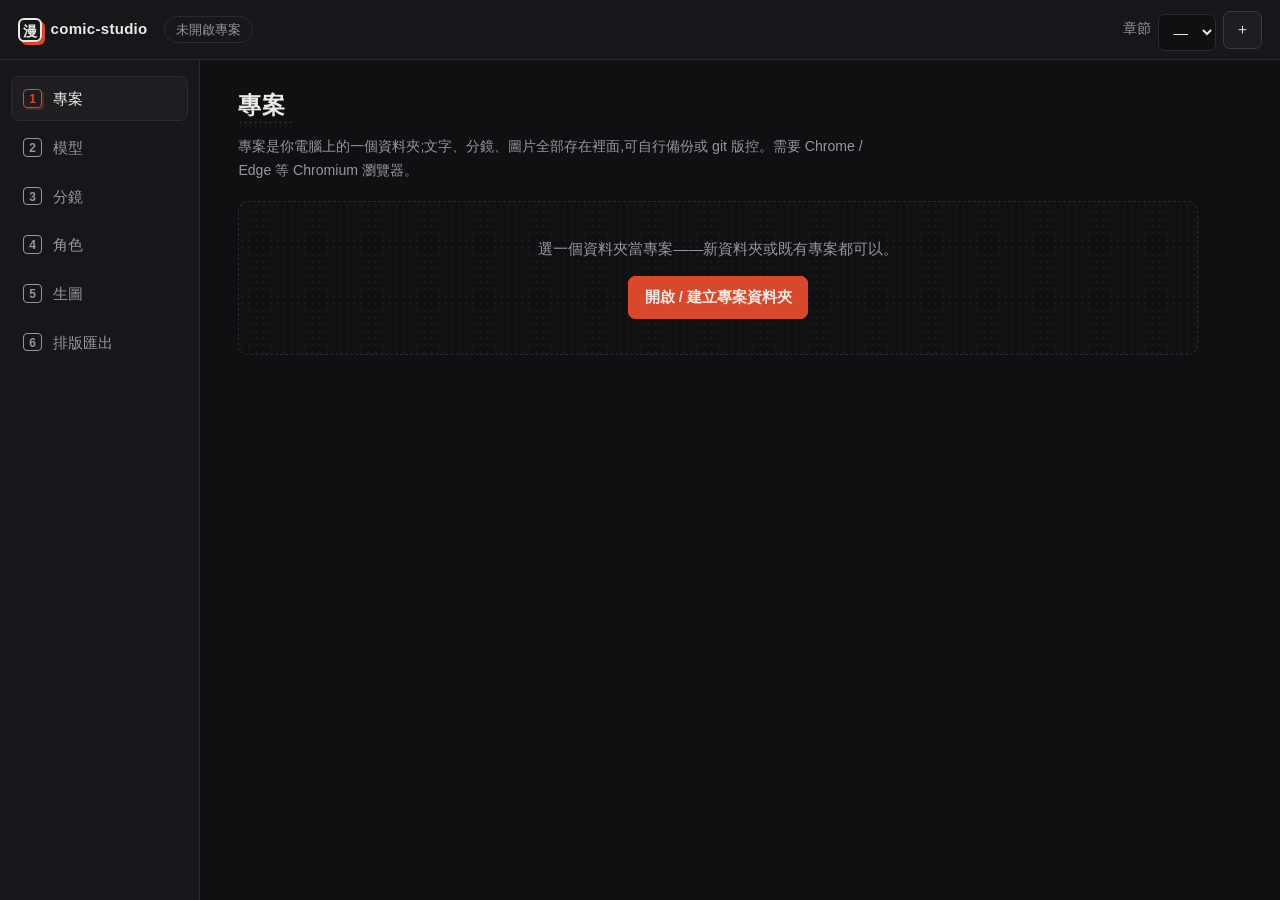
==== studio.html @ 3b99c37a "feat: v2——整章批量生成/多視角設定圖/角色合併+UI 大改版(製版桌設計系統) - 左側工作流步驟導航+全域章節選擇(不再各站各選) - prompt()/confirm() 全面換 mod" ====
<!DOCTYPE html>
<html lang="zh-Hant">
<head>
<meta charset="utf-8">
<meta name="viewport" content="width=device-width, initial-scale=1">
<title>comic-studio 工作台</title>
<link rel="icon" href="data:image/svg+xml,<svg xmlns='http://www.w3.org/2000/svg' viewBox='0 0 100 100'><rect width='100' height='100' rx='18' fill='%23101013'/><text x='50' y='68' font-size='52' text-anchor='middle' fill='%23eceae4'>漫</text></svg>">
<link rel="stylesheet" href="css/studio.css">
</head>
<body>
<header id="topbar">
  <a class="wordmark" href="./"><span class="mark">漫</span>comic-studio</a>
  <span id="project-badge" class="badge">未開啟專案</span>
  <div class="chapter-ctl">
    <label for="global-chapter">章節</label>
    <select id="global-chapter"><option value="">—</option></select>
    <button id="new-chapter" title="新增章節">＋</button>
  </div>
</header>

<nav id="steps">
  <button data-tab="project" class="step active"><span class="no">1</span><span class="t">專案</span></button>
  <button data-tab="settings" class="step"><span class="no">2</span><span class="t">模型</span></button>
  <button data-tab="storyboard" class="step"><span class="no">3</span><span class="t">分鏡</span></button>
  <button data-tab="characters" class="step"><span class="no">4</span><span class="t">角色</span></button>
  <button data-tab="generate" class="step"><span class="no">5</span><span class="t">生圖</span></button>
  <button data-tab="layout" class="step"><span class="no">6</span><span class="t">排版匯出</span></button>
</nav>

<main>
<!-- 1 專案 -->
<section id="tab-project" class="tab active">
  <header class="tab-head"><h2>專案</h2><p>專案是你電腦上的一個資料夾;文字、分鏡、圖片全部存在裡面,可自行備份或 git 版控。需要 Chrome / Edge 等 Chromium 瀏覽器。</p></header>
  <div id="project-empty"></div>
  <div id="project-form" hidden>
    <div class="card">
      <label>作品標題<input id="p-title" placeholder="轉生異世界的我 token 無限"></label>
      <label>全域畫風<span class="sub">每一格生圖都會帶上這句,值得琢磨</span><textarea id="p-style" rows="3" placeholder="黑白日式漫畫風格,精細線稿,網點陰影,高對比"></textarea></label>
      <div class="grid2">
        <label>生圖模型<select id="p-image-provider"></select></label>
        <label>文字模型(分鏡用)<select id="p-text-provider"></select></label>
      </div>
      <div class="actions"><button id="save-project" class="primary">儲存專案設定</button></div>
    </div>
  </div>
</section>

<!-- 2 模型 -->
<section id="tab-settings" class="tab">
  <header class="tab-head"><h2>模型</h2><p>每一列是一個 API 端點——自架服務或任何 OpenAI 相容 API。key 建議放專案資料夾的 <code>keys.json</code>(開專案自動帶入);網頁上填的 key 預設只留在記憶體。</p></header>
  <div class="card">
    <div id="provider-list"></div>
    <div class="actions">
      <button id="add-provider">新增端點</button>
      <label class="inline"><input type="checkbox" id="remember-keys"> 記住(含 key)於此瀏覽器</label>
      <button id="save-providers" class="primary">儲存設定</button>
    </div>
  </div>
</section>

<!-- 3 分鏡 -->
<section id="tab-storyboard" class="tab">
  <header class="tab-head"><h2>分鏡</h2><p>匯入或貼上章節文字,AI 切成分鏡腳本後逐格編修。畫面描述是給生圖模型看的,寫得越具體越好。</p></header>
  <div id="sb-body"></div>
</section>

<!-- 4 角色 -->
<section id="tab-characters" class="tab">
  <header class="tab-head"><h2>角色</h2><p>每個角色=文字設定卡+設定參考圖。設定卡必拼進每格 prompt;參考圖讓長相穩定。建議先建好角色再跑分鏡,AI 會直接用角色 id。</p></header>
  <div id="char-list" class="cards"></div>
  <div class="actions">
    <button id="add-char" class="primary">新增角色</button>
    <span id="char-status" class="status"></span>
  </div>
</section>

<!-- 5 生圖 -->
<section id="tab-generate" class="tab">
  <header class="tab-head"><h2>生圖</h2><p>逐格生成或整章批量;點候選圖可放大,按「選定」的才會進排版與匯出。</p></header>
  <div id="gen-toolbar" class="toolbar" hidden>
    <button id="gen-batch" class="primary">批量生成整章</button>
    <label class="inline">張數<select id="gen-count"><option>1</option><option selected>2</option><option>3</option><option>4</option></select></label>
    <label class="inline">尺寸<select id="gen-size"><option>1024x1024</option><option selected>1024x1536</option><option>1536x1024</option></select></label>
    <span id="gen-status" class="status"></span>
  </div>
  <div id="gen-progress"></div>
  <div id="gen-panels"></div>
</section>

<!-- 6 排版匯出 -->
<section id="tab-layout" class="tab">
  <header class="tab-head"><h2>排版匯出</h2><p>氣泡是文字疊在圖上:拖曳移動、雙擊編輯、圖上點一下新增。調完記得儲存。</p></header>
  <div id="ly-toolbar" class="toolbar" hidden>
    <button id="ly-fill">從分鏡帶入對白</button>
    <button id="ly-save" class="primary">儲存氣泡</button>
    <span id="ly-status" class="status"></span>
  </div>
  <div id="ly-panels"></div>
  <div class="card export-card">
    <h3>匯出 PWA 漫畫電子書</h3>
    <p class="sub">寫進專案的 dist/:自包含離線閱讀站,丟任何靜態空間就能看、能安裝到手機。</p>
    <div class="actions">
      <button id="do-export" class="primary">匯出全部章節</button>
      <span id="export-status" class="status"></span>
    </div>
  </div>
</section>
</main>

<div id="toast" hidden></div>
<script type="module" src="js/app.js"></script>
</body>
</html>
---- css/studio.css ----
/* ── 製版桌設計系統:墨黑/暖紙白/朱色/網點 ── */
:root {
  color-scheme: dark;
  --ink: #101013;        /* 底:墨 */
  --bench: #17171b;      /* 面:製版桌 */
  --bench-2: #1d1d22;
  --line: #2b2b31;       /* 框線 */
  --fg: #eceae4;         /* 暖紙白 */
  --dim: #97959c;
  --accent: #d9482b;     /* 朱(印章紅):只給主要動作與目前步驟 */
  --accent-dn: #b93a21;
  --ok: #7fae6d;
  --err: #e08890;
  --tone: radial-gradient(circle, #ffffff14 1px, transparent 1.5px); /* 網點 */
  --radius: 10px;
}
* { margin: 0; box-sizing: border-box; }
html { height: 100%; }
body {
  height: 100%;
  background: var(--ink);
  color: var(--fg);
  font-family: "Noto Sans TC", "PingFang TC", "Microsoft JhengHei", sans-serif;
  font-size: 15px;
  line-height: 1.65;
  display: grid;
  grid-template: "top top" auto "nav main" 1fr / 200px 1fr;
}

/* ── topbar ── */
#topbar {
  grid-area: top;
  display: flex; align-items: center; gap: 1rem;
  padding: .55rem 1.1rem;
  background: var(--bench);
  border-bottom: 1px solid var(--line);
  position: sticky; top: 0; z-index: 30;
}
.wordmark { display: inline-flex; align-items: center; gap: .55rem; font-weight: 800; letter-spacing: .02em; color: var(--fg); text-decoration: none; }
.wordmark .mark {
  width: 1.7em; height: 1.7em; display: grid; place-items: center;
  border: 2px solid var(--fg); border-radius: 6px;
  box-shadow: 3px 3px 0 0 var(--accent);
  font-size: .95em;
}
.badge { color: var(--dim); font-size: .82rem; border: 1px solid var(--line); border-radius: 99px; padding: .1rem .7rem; }
.chapter-ctl { margin-left: auto; display: flex; align-items: center; gap: .45rem; }
.chapter-ctl label { color: var(--dim); font-size: .85rem; white-space: nowrap; margin: 0; }
.chapter-ctl select { max-width: 260px; }
.chapter-ctl button { padding: .35rem .7rem; }

/* ── 步驟導航 ── */
#steps {
  grid-area: nav;
  display: flex; flex-direction: column; gap: .25rem;
  padding: 1rem .7rem;
  border-right: 1px solid var(--line);
  background: var(--bench);
}
.step {
  display: flex; align-items: center; gap: .7rem;
  background: none; border: 1px solid transparent; border-radius: 8px;
  color: var(--dim); padding: .55rem .7rem; font: inherit; cursor: pointer;
  text-align: left;
}
.step .no {
  width: 1.55em; height: 1.55em; display: grid; place-items: center;
  border: 1.5px solid currentColor; border-radius: 4px;
  font-size: .8em; font-weight: 700; flex: none;
}
.step .t { font-size: .95rem; }
.step:hover { color: var(--fg); background: var(--bench-2); }
.step.active { color: var(--fg); background: var(--bench-2); border-color: var(--line); }
.step.active .no { border-color: var(--accent); color: var(--accent); box-shadow: 2px 2px 0 0 #d9482b40; }

/* ── main ── */
main { grid-area: main; overflow-y: auto; padding: 1.6rem clamp(1rem, 3vw, 2.4rem) 6rem; }
.tab { display: none; max-width: 960px; }
.tab.active { display: block; }
.tab-head { margin-bottom: 1.2rem; }
.tab-head h2 {
  font-size: 1.45rem; font-weight: 800; letter-spacing: .03em;
  display: inline-block; position: relative; padding-bottom: .2rem;
}
.tab-head h2::after {
  content: ''; position: absolute; left: 0; right: -0.5rem; bottom: 0; height: 7px;
  background-image: var(--tone); background-size: 5px 5px;
}
.tab-head p { color: var(--dim); font-size: .88rem; max-width: 46em; margin-top: .5rem; }
h3 { font-size: 1.05rem; margin-bottom: .4rem; }
code { background: var(--bench-2); border: 1px solid var(--line); border-radius: 4px; padding: .05em .4em; font-size: .9em; }

/* ── 表單與按鈕 ── */
label { display: block; margin: .8rem 0; color: #c9c7cf; font-size: .88rem; }
label .sub { color: var(--dim); font-weight: 400; margin-left: .5em; font-size: .82em; }
label.inline { display: inline-flex; align-items: center; gap: .4rem; margin: 0; }
input, textarea, select {
  width: 100%; margin-top: .3rem;
  background: var(--ink); color: var(--fg);
  border: 1px solid var(--line); border-radius: 7px;
  padding: .5rem .65rem; font: inherit;
}
input:focus-visible, textarea:focus-visible, select:focus-visible, button:focus-visible {
  outline: 2px solid var(--accent); outline-offset: 1px;
}
label.inline input, label.inline select { width: auto; margin-top: 0; }
input[type=checkbox] { width: auto; accent-color: var(--accent); }
button {
  background: var(--bench-2); color: var(--fg);
  border: 1px solid #3a3a42; border-radius: 7px;
  padding: .48rem .95rem; font: inherit; cursor: pointer;
}
button:hover { background: #26262c; }
button.primary { background: var(--accent); border-color: var(--accent); font-weight: 600; }
button.primary:hover { background: var(--accent-dn); }
button.danger { border-color: #7a3038; color: var(--err); background: none; }
button.danger-solid { background: #7a3038; border-color: #7a3038; }
button:disabled { opacity: .45; cursor: default; }
.actions { display: flex; align-items: center; gap: .6rem; flex-wrap: wrap; margin-top: 1rem; }
.toolbar {
  display: flex; align-items: center; gap: .7rem; flex-wrap: wrap;
  background: var(--bench); border: 1px solid var(--line); border-radius: var(--radius);
  padding: .6rem .9rem; margin-bottom: 1rem;
  position: sticky; top: 0; z-index: 10;
}
.status { color: var(--ok); font-size: .85rem; }
.status.err { color: var(--err); }

/* ── 卡片 ── */
.card {
  background: var(--bench); border: 1px solid var(--line); border-radius: var(--radius);
  padding: 1.1rem 1.2rem; margin-bottom: 1rem;
}
.grid2 { display: grid; grid-template-columns: 1fr 1fr; gap: .8rem; }
@media (max-width: 720px) { .grid2 { grid-template-columns: 1fr; } }
.sub { color: var(--dim); font-size: .85rem; }

/* ── 空狀態 ── */
.empty-state {
  border: 1.5px dashed var(--line); border-radius: var(--radius);
  padding: 2.2rem 1.5rem; text-align: center; color: var(--dim); margin: 1rem 0;
  position: relative; overflow: hidden;
}
.empty-tone { position: absolute; inset: 0; background-image: var(--tone); background-size: 7px 7px; opacity: .5; pointer-events: none; }
.empty-state p { margin-bottom: .9rem; position: relative; }
.empty-state button { position: relative; }

/* ── provider 表 ── */
.provider-row { display: grid; grid-template-columns: 1.2fr 1fr 1.6fr .8fr 1fr auto; gap: .4rem; margin-bottom: .5rem; align-items: center; }
.provider-row input, .provider-row select { margin-top: 0; }
.provider-head { color: var(--dim); font-size: .78rem; }
@media (max-width: 760px) { .provider-row { grid-template-columns: 1fr 1fr; } }

/* ── 分鏡 ── */
.sb-panel { background: var(--bench); border: 1px solid var(--line); border-radius: var(--radius); padding: .9rem 1rem; margin: .7rem 0; }
.sb-panel .head { display: flex; align-items: center; gap: .5rem; margin-bottom: .4rem; color: var(--dim); }
.sb-panel .head .num {
  font-weight: 800; color: var(--fg); border: 1.5px solid var(--fg); border-radius: 4px;
  padding: 0 .45em; font-size: .82em; box-shadow: 2px 2px 0 0 #d9482b55;
}
.sb-panel .head .spacer { flex: 1; }
.sb-panel textarea { min-height: 2.4em; }
.sb-grid { display: grid; grid-template-columns: 2fr 1fr 1fr; gap: .5rem; }
@media (max-width: 720px) { .sb-grid { grid-template-columns: 1fr; } }
.dlg-row { display: grid; grid-template-columns: 1fr 2.6fr auto auto; gap: .4rem; margin: .3rem 0; }
.dlg-row input, .dlg-row select { margin-top: 0; }
.icon-btn { padding: .3rem .55rem; }

/* ── 角色卡 ── */
.cards { display: grid; grid-template-columns: repeat(auto-fill, minmax(250px, 1fr)); gap: .9rem; }
.char-card { background: var(--bench); border: 1px solid var(--line); border-radius: var(--radius); padding: .9rem; }
.char-card img { width: 100%; aspect-ratio: 3/4; object-fit: cover; border-radius: 7px; background: var(--ink); cursor: zoom-in; }
.char-card .noimg {
  width: 100%; aspect-ratio: 3/4; display: grid; place-items: center; color: var(--dim);
  border: 1.5px dashed var(--line); border-radius: 7px;
  background-image: var(--tone); background-size: 7px 7px;
}
.char-card .cid { color: var(--dim); font-size: .78rem; margin-top: .5rem; }
.char-card .actions { margin-top: .6rem; gap: .4rem; }
.char-card .actions button { padding: .35rem .6rem; font-size: .85rem; }

/* ── 生圖 ── */
.gen-panel { background: var(--bench); border: 1px solid var(--line); border-radius: var(--radius); padding: .9rem 1rem; margin: .8rem 0; }
.gen-panel .head { display: flex; align-items: baseline; gap: .6rem; flex-wrap: wrap; }
.gen-panel .head .num { font-weight: 800; border: 1.5px solid var(--fg); border-radius: 4px; padding: 0 .45em; font-size: .8em; box-shadow: 2px 2px 0 0 #d9482b55; }
.gen-panel .head .scene { color: var(--dim); font-size: .88rem; }
.gen-panel details { margin: .4rem 0; }
.gen-panel summary { color: var(--dim); font-size: .82rem; cursor: pointer; }
.gen-panel .prompt-preview { font-size: .8rem; color: var(--dim); white-space: pre-wrap; background: var(--ink); border-radius: 7px; padding: .5rem .6rem; margin-top: .3rem; max-height: 10em; overflow-y: auto; }
.gen-panel .row { display: flex; align-items: center; gap: .6rem; flex-wrap: wrap; margin-top: .4rem; }
.cand-row { display: flex; gap: .6rem; flex-wrap: wrap; margin-top: .6rem; }
.cand {
  position: relative; width: 158px; border-radius: 7px; overflow: hidden;
  border: 2px solid transparent; cursor: zoom-in; background: var(--ink);
}
.cand img { display: block; width: 100%; }
.cand.chosen { border-color: var(--ok); }
.cand.chosen::after {
  content: '已選定'; position: absolute; top: 6px; right: 6px;
  background: var(--ok); color: #10130e; font-size: .72rem; font-weight: 700;
  padding: .05rem .45rem; border-radius: 4px;
}
.chosen-mark { color: var(--ok); font-size: .82rem; }

/* ── 進度條 ── */
.progress { display: flex; align-items: center; gap: .8rem; margin: .6rem 0 1rem; }
.progress-track { flex: 1; height: 10px; background: var(--bench-2); border: 1px solid var(--line); border-radius: 99px; overflow: hidden; }
.progress-fill { height: 100%; width: 0; background: var(--accent); transition: width .3s; }
.progress-label { color: var(--dim); font-size: .82rem; white-space: nowrap; }

/* ── 排版氣泡 ── */
.ly-panel { position: relative; margin: 1rem 0; max-width: 660px; }
.ly-panel img { display: block; width: 100%; border-radius: 7px; }
.ly-panel .pnum { position: absolute; top: -0.7rem; left: -0.4rem; z-index: 2; font-weight: 800; font-size: .78rem; background: var(--ink); border: 1.5px solid var(--fg); border-radius: 4px; padding: 0 .45em; box-shadow: 2px 2px 0 0 #d9482b55; }
.bubble {
  position: absolute; transform: translate(-50%, -50%);
  background: #fff; color: #111; padding: .45em .7em; border-radius: 1em;
  font-size: 14px; line-height: 1.4; max-width: 46%;
  cursor: grab; user-select: none; box-shadow: 0 1px 4px rgba(0,0,0,.5);
}
.bubble.thought { border-radius: 2em; border: 2px dashed #555; }
.bubble.narration { background: rgba(18,18,22,.88); color: var(--fg); border-radius: 4px; border-left: 3px solid #888; }
.bubble .spk { display: block; font-size: .72em; color: #888; }
.bubble .del {
  position: absolute; top: -0.65em; right: -0.65em;
  background: #7a3038; color: #fff; border: 0; border-radius: 50%;
  width: 1.5em; height: 1.5em; line-height: 1; padding: 0; font-size: .8em; display: none;
}
.bubble:hover .del { display: block; }
.export-card { margin-top: 1.6rem; }

/* ── modal / lightbox ── */
dialog { border: none; background: none; padding: 0; }
dialog::backdrop { background: rgba(8,8,10,.72); }
.modal form {
  background: var(--bench); border: 1px solid var(--line); border-radius: 12px;
  padding: 1.3rem 1.4rem; min-width: min(440px, 92vw); max-width: 92vw;
  color: var(--fg);
}
.modal h3 { margin-bottom: .4rem; }
.modal-body { color: var(--dim); font-size: .88rem; margin-bottom: .4rem; }
.modal-actions { display: flex; justify-content: flex-end; gap: .6rem; margin-top: 1.1rem; }
.lightbox { max-width: none; max-height: none; }
.lightbox img { max-width: 88vw; max-height: 82vh; border-radius: 8px; display: block; }
.lb-actions { display: flex; justify-content: center; gap: .6rem; margin-top: .8rem; }

/* ── toast ── */
#toast {
  position: fixed; bottom: 1.2rem; left: 50%; transform: translateX(-50%);
  background: var(--bench); border: 1px solid #3a3a42; border-left: 3px solid var(--accent);
  padding: .6rem 1.2rem; border-radius: 8px; z-index: 99; box-shadow: 0 4px 18px rgba(0,0,0,.5);
}

/* ── 手機 ── */
@media (max-width: 860px) {
  body { grid-template: "top" auto "nav" auto "main" 1fr / 1fr; }
  #steps { flex-direction: row; overflow-x: auto; border-right: none; border-bottom: 1px solid var(--line); padding: .5rem .6rem; }
  .step { flex: none; }
  .chapter-ctl { margin-left: 0; }
  #topbar { flex-wrap: wrap; gap: .5rem; }
}
@media (prefers-reduced-motion: reduce) {
  * { transition: none !important; animation: none !important; }
}
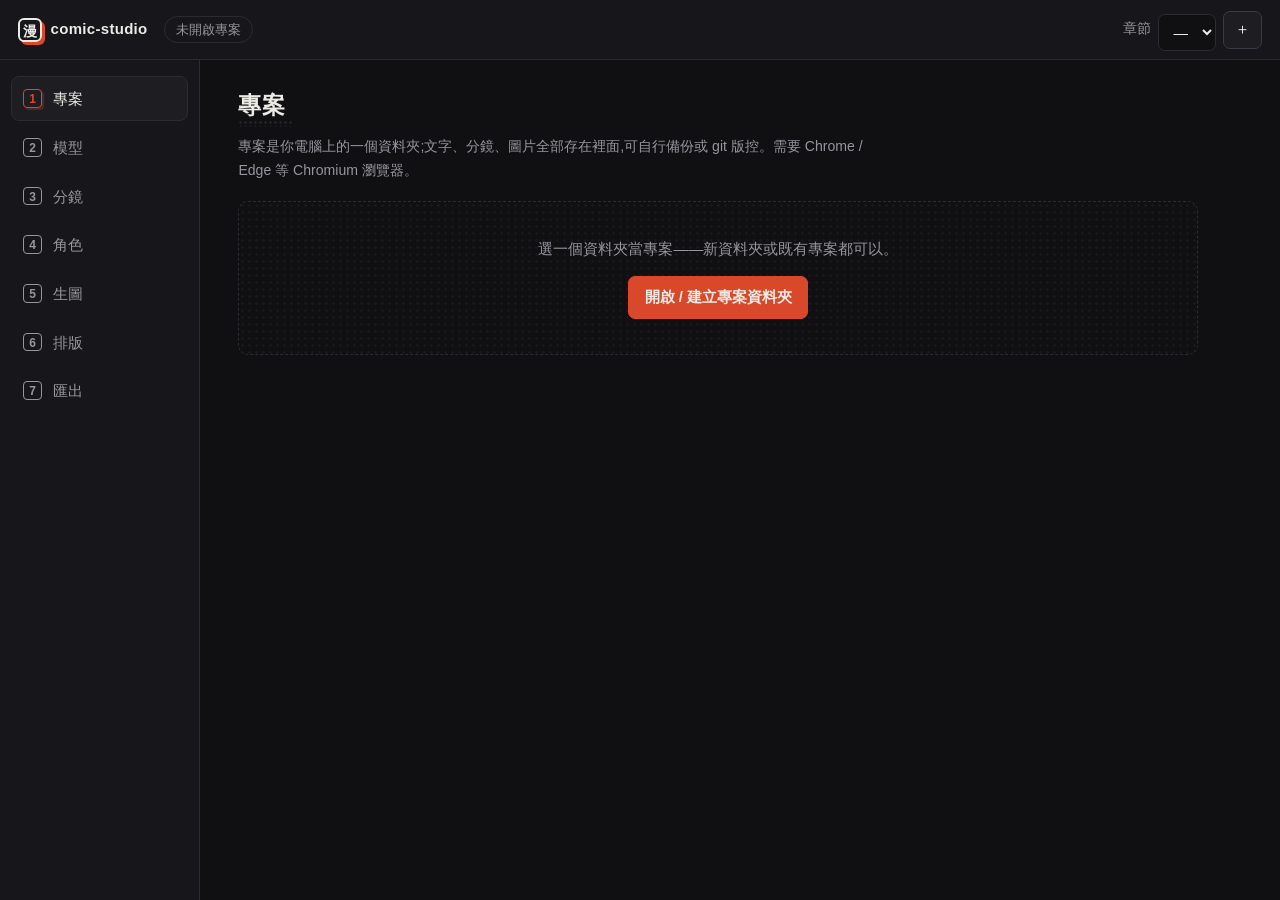
==== commit 9c00d022: "feat: 第7步「匯出」專屬頁——整格重繪把排版文字畫進圖 - 排版(6)回歸純排版:只決定字的內容+大概位置 - 新增匯出站(7):整章重繪(略過已完成/停止/單格重繪)、成品存 chapters" ====
--- a/studio.html
+++ b/studio.html
@@ -24,7 +24,8 @@
   <button data-tab="storyboard" class="step"><span class="no">3</span><span class="t">分鏡</span></button>
   <button data-tab="characters" class="step"><span class="no">4</span><span class="t">角色</span></button>
   <button data-tab="generate" class="step"><span class="no">5</span><span class="t">生圖</span></button>
-  <button data-tab="layout" class="step"><span class="no">6</span><span class="t">排版匯出</span></button>
+  <button data-tab="layout" class="step"><span class="no">6</span><span class="t">排版</span></button>
+  <button data-tab="bake" class="step"><span class="no">7</span><span class="t">匯出</span></button>
 </nav>
 
 <main>
@@ -89,16 +90,27 @@
 
 <!-- 6 排版匯出 -->
 <section id="tab-layout" class="tab">
-  <header class="tab-head"><h2>排版匯出</h2><p>氣泡是文字疊在圖上:拖曳移動、雙擊編輯、圖上點一下新增。調完記得儲存。</p></header>
+  <header class="tab-head"><h2>排版</h2><p>氣泡是文字疊在圖上:拖曳移動、雙擊編輯、圖上點一下新增。調完記得儲存。這裡只決定「字的內容+大概位置」;要把文字畫進圖、產出成品,到下一步「匯出」。</p></header>
   <div id="ly-toolbar" class="toolbar" hidden>
     <button id="ly-fill">從分鏡帶入對白</button>
     <button id="ly-save" class="primary">儲存氣泡</button>
     <span id="ly-status" class="status"></span>
   </div>
   <div id="ly-panels"></div>
+</section>
+
+<section id="tab-bake" class="tab">
+  <header class="tab-head"><h2>匯出</h2><p>出版動作:每格拿「選定圖+排版文字」請生圖模型整張重繪,文字成為畫的一部分(白泡/浮字/旁白條)。烙完逐格檢查錯字,不滿意可單格重繪;沒有字的格直接沿用選定圖。成品存進章節的 匯出/ 資料夾。</p></header>
+  <div id="bk-toolbar" class="toolbar" hidden>
+    <button id="bk-all" class="primary">整章重繪(略過已完成)</button>
+    <button id="bk-stop">停止</button>
+    <button id="bk-refresh">重新整理</button>
+    <span id="bk-status" class="status"></span>
+  </div>
+  <div id="bk-panels" class="bk-strip"></div>
   <div class="card export-card">
     <h3>匯出 PWA 漫畫電子書</h3>
-    <p class="sub">寫進專案的 dist/:自包含離線閱讀站,丟任何靜態空間就能看、能安裝到手機。</p>
+    <p class="sub">已重繪的格用重繪圖(文字在圖裡);還沒重繪的格用選定圖+疊字。寫進專案的 dist/:自包含離線閱讀站,丟任何靜態空間就能看、能安裝到手機。</p>
     <div class="actions">
       <button id="do-export" class="primary">匯出全部章節</button>
       <span id="export-status" class="status"></span>
--- a/css/studio.css
+++ b/css/studio.css
@@ -262,3 +262,12 @@
 @media (prefers-reduced-motion: reduce) {
   * { transition: none !important; animation: none !important; }
 }
+
+/* ── 匯出站(bake) ── */
+.bk-strip { max-width: 520px; margin: 0 auto; }
+.bk-panel { margin-bottom: 1.2rem; }
+.bk-panel img { display: block; width: 100%; border-radius: 8px; cursor: zoom-in; }
+.bk-panel img.bk-dim { opacity: .45; }
+.bk-head { display: flex; align-items: center; gap: .6rem; margin-bottom: .35rem; }
+.bk-tag { font-size: .82rem; color: var(--dim); }
+.bk-tag.ok { color: var(--acc); }
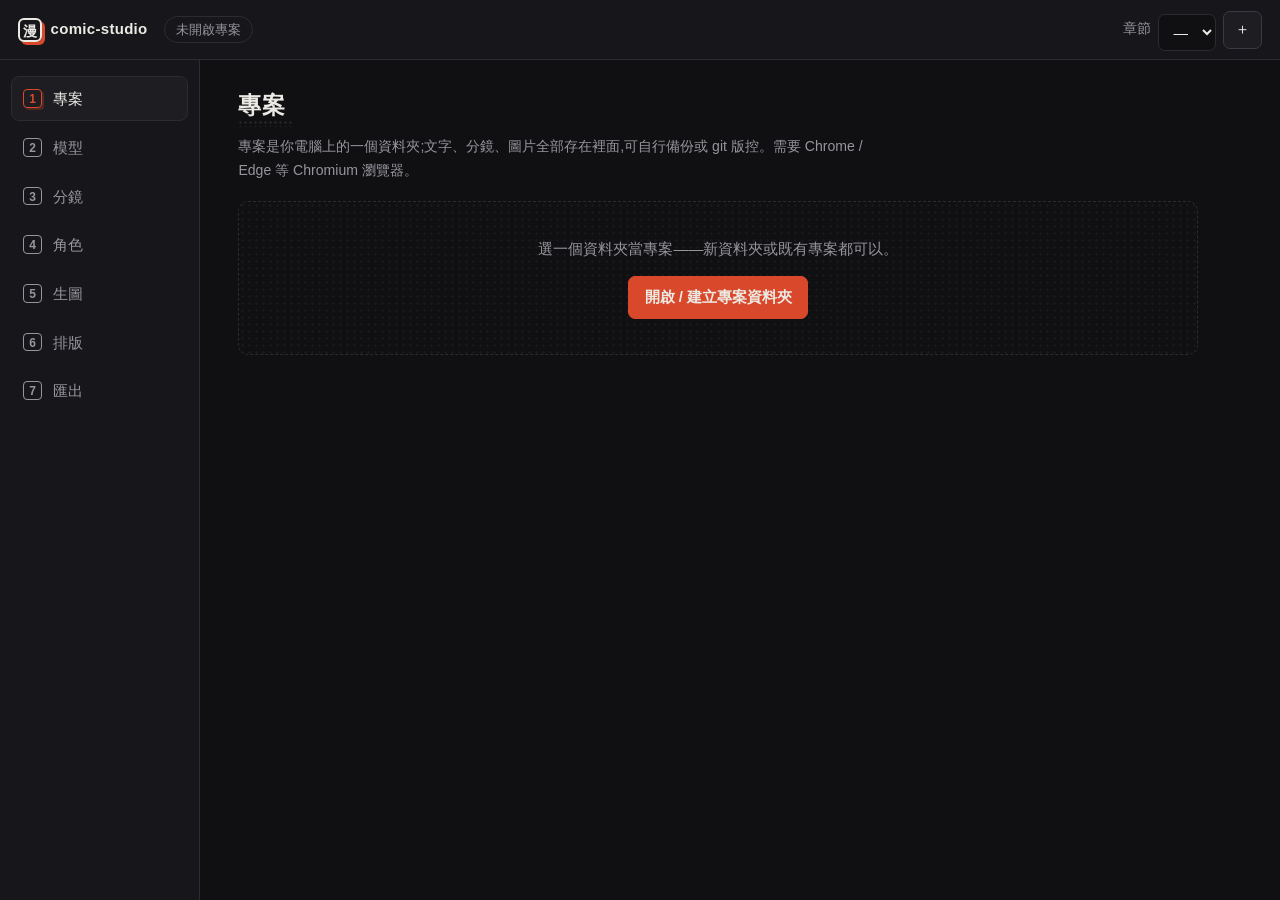
==== commit 80c3f0cf: "feat: 三層聲音 CSS 正式樣式+匯出改混合制預設疊字 - 內心=無框浮字+白光暈(text-shadow)、旁白=淡黑底+正黑體、對白=白泡圓黑;閱讀器與排版預覽同一套 - 匯出頁/READM" ====
--- a/studio.html
+++ b/studio.html
@@ -100,7 +100,7 @@
 </section>
 
 <section id="tab-bake" class="tab">
-  <header class="tab-head"><h2>匯出</h2><p>出版動作:每格拿「選定圖+排版文字」請生圖模型整張重繪,文字成為畫的一部分(白泡/浮字/旁白條)。烙完逐格檢查錯字,不滿意可單格重繪;沒有字的格直接沿用選定圖。成品存進章節的 匯出/ 資料夾。</p></header>
+  <header class="tab-head"><h2>匯出</h2><p>預設走 CSS 疊字(排版即成品,字體一致、改字零成本)。<strong>只有特殊表現格才用整格重繪</strong>——效果字、文字要跟畫互動的格:單格按「重繪」把文字畫進圖,自動帶字體錨。匯出電子書時有重繪圖的格用重繪圖,其餘用選定圖+疊字。</p></header>
   <div id="bk-toolbar" class="toolbar" hidden>
     <button id="bk-all" class="primary">整章重繪(略過已完成)</button>
     <button id="bk-stop">停止</button>
--- a/css/studio.css
+++ b/css/studio.css
@@ -218,8 +218,8 @@
   font-size: 14px; line-height: 1.4; max-width: 46%;
   cursor: grab; user-select: none; box-shadow: 0 1px 4px rgba(0,0,0,.5);
 }
-.bubble.thought { border-radius: 2em; border: 2px dashed #555; }
-.bubble.narration { background: rgba(18,18,22,.88); color: var(--fg); border-radius: 4px; border-left: 3px solid #888; }
+.bubble.thought { background: none; box-shadow: none; border: none; color: #1c1a17; font-weight: 500; text-shadow: 0 0 6px #fff, 0 0 3px #fff, 0 0 1px #fff, 0 0 10px rgba(255,255,255,.8); }
+.bubble.narration { background: rgba(16,16,20,.72); color: #f2f0ea; border-radius: 3px; border: none; font-weight: 400; }
 .bubble .spk { display: block; font-size: .72em; color: #888; }
 .bubble .del {
   position: absolute; top: -0.65em; right: -0.65em;
@@ -271,3 +271,6 @@
 .bk-head { display: flex; align-items: center; gap: .6rem; margin-bottom: .35rem; }
 .bk-tag { font-size: .82rem; color: var(--dim); }
 .bk-tag.ok { color: var(--acc); }
+
+/* 效果字氣泡(排版預覽) */
+.bubble.sfx { background: none; box-shadow: none; border: none; color: #111; font-weight: 900; font-size: 1.35em; letter-spacing: .06em; transform: translate(-50%,-50%) rotate(-6deg); text-shadow: 1px 1px 0 #fff, -1px -1px 0 #fff, 1px -1px 0 #fff, -1px 1px 0 #fff; }
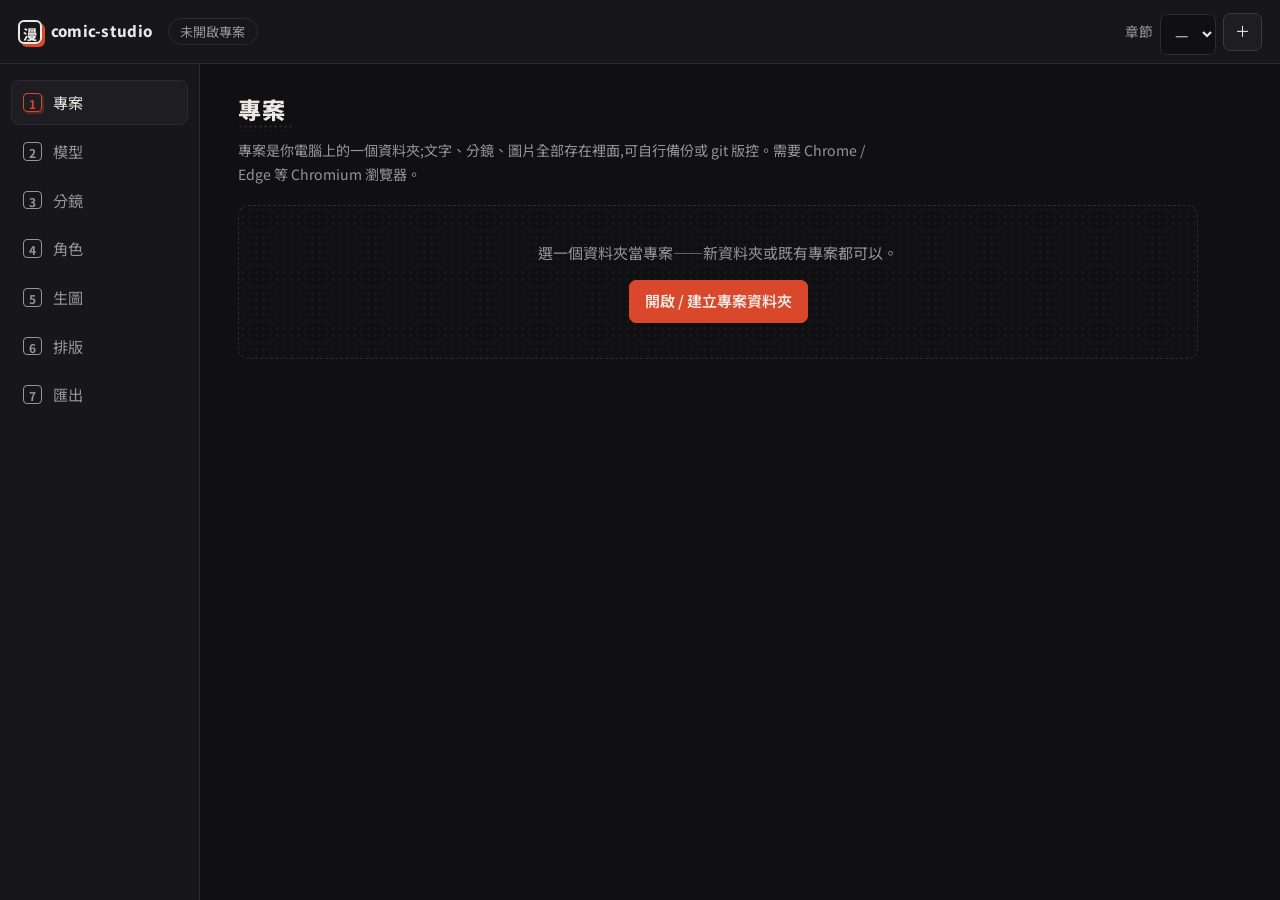
==== commit ca096744: "feat: 出版範本(site.theme)——一個名字帶一整套色票;土金給《token 無限》 原本只有 site.colors 六個色可逐項覆蓋,而且沒有任何 UI,只能手改 project.js" ====
--- a/studio.html
+++ b/studio.html
@@ -6,6 +6,17 @@
 <title>comic-studio 工作台</title>
 <link rel="icon" href="data:image/svg+xml,<svg xmlns='http://www.w3.org/2000/svg' viewBox='0 0 100 100'><rect width='100' height='100' rx='18' fill='%23101013'/><text x='50' y='68' font-size='52' text-anchor='middle' fill='%23eceae4'>漫</text></svg>">
 <link rel="stylesheet" href="css/studio.css">
+<link rel="manifest" href="./manifest.json">
+<link rel="icon" href="./assets/favicon-32.png" sizes="32x32">
+<link rel="apple-touch-icon" href="./assets/icon-180.png">
+<meta name="theme-color" content="#16161a">
+<meta name="mobile-web-app-capable" content="content">
+<link rel="canonical" href="https://yazelin.github.io/comic-studio/studio.html">
+<meta property="og:type" content="website">
+<meta property="og:title" content="comic-studio 工作台">
+<meta property="og:description" content="AI 分鏡、角色一致生圖、氣泡排版,匯出可離線閱讀的 PWA 漫畫站。">
+<meta property="og:url" content="https://yazelin.github.io/comic-studio/studio.html">
+<meta property="og:image" content="https://yazelin.github.io/comic-studio/og.jpg">
 </head>
 <body>
 <header id="topbar">
@@ -37,6 +48,7 @@
     <div class="card">
       <label>作品標題<input id="p-title" placeholder="轉生異世界的我 token 無限"></label>
       <label>全域畫風<span class="sub">每一格生圖都會帶上這句,值得琢磨</span><textarea id="p-style" rows="3" placeholder="黑白日式漫畫風格,精細線稿,網點陰影,高對比"></textarea></label>
+      <label>出版範本<span class="sub">匯出電子書的站台配色與氣泡色;可在 project.json 的 site.colors 逐項覆蓋</span><select id="p-theme"></select></label>
       <div class="grid2">
         <label>生圖模型<select id="p-image-provider"></select></label>
         <label>文字模型(分鏡用)<select id="p-text-provider"></select></label>
@@ -90,7 +102,7 @@
 
 <!-- 6 排版匯出 -->
 <section id="tab-layout" class="tab">
-  <header class="tab-head"><h2>排版</h2><p>氣泡是文字疊在圖上:拖曳移動、雙擊編輯、圖上點一下新增。調完記得儲存。這裡只決定「字的內容+大概位置」;要把文字畫進圖、產出成品,到下一步「匯出」。</p></header>
+  <header class="tab-head"><h2>排版</h2><p>三層合成:底圖(不動)→ 效果層 → 字層。氣泡=文字疊圖(拖曳移動、雙擊編輯、圖上點一下新增);<strong>效果層</strong>=CSS 做不出的表現(畫出來的擬聲字、光暈、煙)——「＋效果層」生成或上傳,墨(白底×multiply)/光(黑底×screen)免摳圖,拖曳移動、雙擊調整、右鍵刪除。調完記得儲存。</p></header>
   <div id="ly-toolbar" class="toolbar" hidden>
     <button id="ly-fill">從分鏡帶入對白</button>
     <button id="ly-save" class="primary">儲存氣泡</button>
@@ -121,5 +133,6 @@
 
 <div id="toast" hidden></div>
 <script type="module" src="js/app.js"></script>
+<script>if('serviceWorker' in navigator)addEventListener('load',()=>navigator.serviceWorker.register('./sw.js').catch(()=>{}));</script>
 </body>
 </html>
--- a/css/studio.css
+++ b/css/studio.css
@@ -1,4 +1,12 @@
 /* ── 製版桌設計系統:墨黑/暖紙白/朱色/網點 ── */
+/* 自架字型:工作台跟匯出站要用同一支,否則排版時看到的氣泡大小跟成品不一樣。
+   font-display:block——寧可晚 0.x 秒顯示,也不要先用系統字排好版再換字跳動。 */
+@font-face {
+  font-family: 'Comic TC';
+  src: url('../assets/fonts/comic-tc.woff2') format('woff2');
+  font-weight: 100 900;
+  font-display: block;
+}
 :root {
   color-scheme: dark;
   --ink: #101013;        /* 底:墨 */
@@ -20,7 +28,7 @@
   height: 100%;
   background: var(--ink);
   color: var(--fg);
-  font-family: "Noto Sans TC", "PingFang TC", "Microsoft JhengHei", sans-serif;
+  font-family: 'Comic TC', "Noto Sans TC", "PingFang TC", "Microsoft JhengHei", sans-serif;
   font-size: 15px;
   line-height: 1.65;
   display: grid;
@@ -209,17 +217,36 @@
 .progress-label { color: var(--dim); font-size: .82rem; white-space: nowrap; }
 
 /* ── 排版氣泡 ── */
-.ly-panel { position: relative; margin: 1rem 0; max-width: 660px; }
+.ly-panel { position: relative; margin: 1rem 0; max-width: 660px; container-type: inline-size; }
 .ly-panel img { display: block; width: 100%; border-radius: 7px; }
 .ly-panel .pnum { position: absolute; top: -0.7rem; left: -0.4rem; z-index: 2; font-weight: 800; font-size: .78rem; background: var(--ink); border: 1.5px solid var(--fg); border-radius: 4px; padding: 0 .45em; box-shadow: 2px 2px 0 0 #d9482b55; }
 .bubble {
   position: absolute; transform: translate(-50%, -50%);
-  background: #fff; color: #111; padding: .45em .7em; border-radius: 1em;
-  font-size: 14px; line-height: 1.4; max-width: 46%;
+  /* 內距/行高/字距要跟匯出站一字不差,否則預覽的換行位置跟成品不一樣,白排 */
+  background: #fff; color: #111; padding: .5em .8em; border-radius: 1em;
+  font-size: clamp(13px, 3.4cqw, 22px); line-height: 1.6; letter-spacing: .02em; max-width: 46%;
   cursor: grab; user-select: none; box-shadow: 0 1px 4px rgba(0,0,0,.5);
-}
+ width: max-content; }
 .bubble.thought { background: none; box-shadow: none; border: none; color: #1c1a17; font-weight: 500; text-shadow: 0 0 6px #fff, 0 0 3px #fff, 0 0 1px #fff, 0 0 10px rgba(255,255,255,.8); }
 .bubble.narration { background: rgba(16,16,20,.72); color: #f2f0ea; border-radius: 3px; border: none; font-weight: 400; }
+/* 對白泡的尾巴——只有對白有(內心是浮字、旁白是方框、效果字沒泡)。每顆泡各自選方向。
+   上下左右=border 三角形。斜角改用 clip-path 切直角三角形:轉開三角形會讓底邊離開泡緣、
+   只剩一小截露在外面(看起來像貼邊的扁片),直角三角形的底邊天生貼平,尖角自然指向斜方。
+   ponytail: 八方向定點,不做任意角度與沿邊滑動;真的不夠再說。 */
+.bubble.speech::after { content: ''; position: absolute; width: 0; height: 0; border: .5em solid transparent; }
+.bubble.speech.t-none::after { content: none; }
+.bubble.speech.t-bottom::after { top: 100%; left: 50%; margin: -1px 0 0 -.5em; border-bottom: 0; border-top-color: #fff; }
+.bubble.speech.t-top::after { bottom: 100%; left: 50%; margin: 0 0 -1px -.5em; border-top: 0; border-bottom-color: #fff; }
+.bubble.speech.t-left::after { right: 100%; top: 50%; margin: -.5em -1px 0 0; border-left: 0; border-right-color: #fff; }
+.bubble.speech.t-right::after { left: 100%; top: 50%; margin: -.5em 0 0 -1px; border-right: 0; border-left-color: #fff; }
+.bubble.speech.t-bottom-left::after,
+.bubble.speech.t-bottom-right::after,
+.bubble.speech.t-top-left::after,
+.bubble.speech.t-top-right::after { border: 0; background: #fff; width: .95em; height: .95em; }
+.bubble.speech.t-bottom-left::after { top: 100%; left: 20%; margin: -1px 0 0; clip-path: polygon(100% 0, 0 0, 0 100%); }
+.bubble.speech.t-bottom-right::after { top: 100%; right: 20%; margin: -1px 0 0; clip-path: polygon(0 0, 100% 0, 100% 100%); }
+.bubble.speech.t-top-left::after { bottom: 100%; left: 20%; margin: 0 0 -1px; clip-path: polygon(0 0, 100% 100%, 0 100%); }
+.bubble.speech.t-top-right::after { bottom: 100%; right: 20%; margin: 0 0 -1px; clip-path: polygon(100% 0, 100% 100%, 0 100%); }
 .bubble .spk { display: block; font-size: .72em; color: #888; }
 .bubble .del {
   position: absolute; top: -0.65em; right: -0.65em;
@@ -274,3 +301,13 @@
 
 /* 效果字氣泡(排版預覽) */
 .bubble.sfx { background: none; box-shadow: none; border: none; color: #111; font-weight: 900; font-size: 1.35em; letter-spacing: .06em; transform: translate(-50%,-50%) rotate(-6deg); text-shadow: 1px 1px 0 #fff, -1px -1px 0 #fff, 1px -1px 0 #fff, -1px 1px 0 #fff; }
+
+/* 效果圖層(排版工作台) */
+.ly-panel .fx { position: absolute; transform: translate(-50%,-50%); cursor: grab; }
+.ly-tools { display: flex; gap: .5rem; margin: .35rem 0 0; }
+
+/* 角色設定表(立繪/表情集/動作集) */
+.sheet-strip { display: grid; grid-template-columns: repeat(3, 1fr); gap: .5rem; margin-bottom: .6rem; }
+.sheet { text-align: center; font-size: .74rem; color: var(--dim); }
+.sheet img { width: 100%; aspect-ratio: 1/1; object-fit: cover; object-position: top; border-radius: 6px; cursor: zoom-in; }
+.sheet .noimg { aspect-ratio: 1/1; display: grid; place-items: center; border: 1px dashed var(--line); border-radius: 6px; }
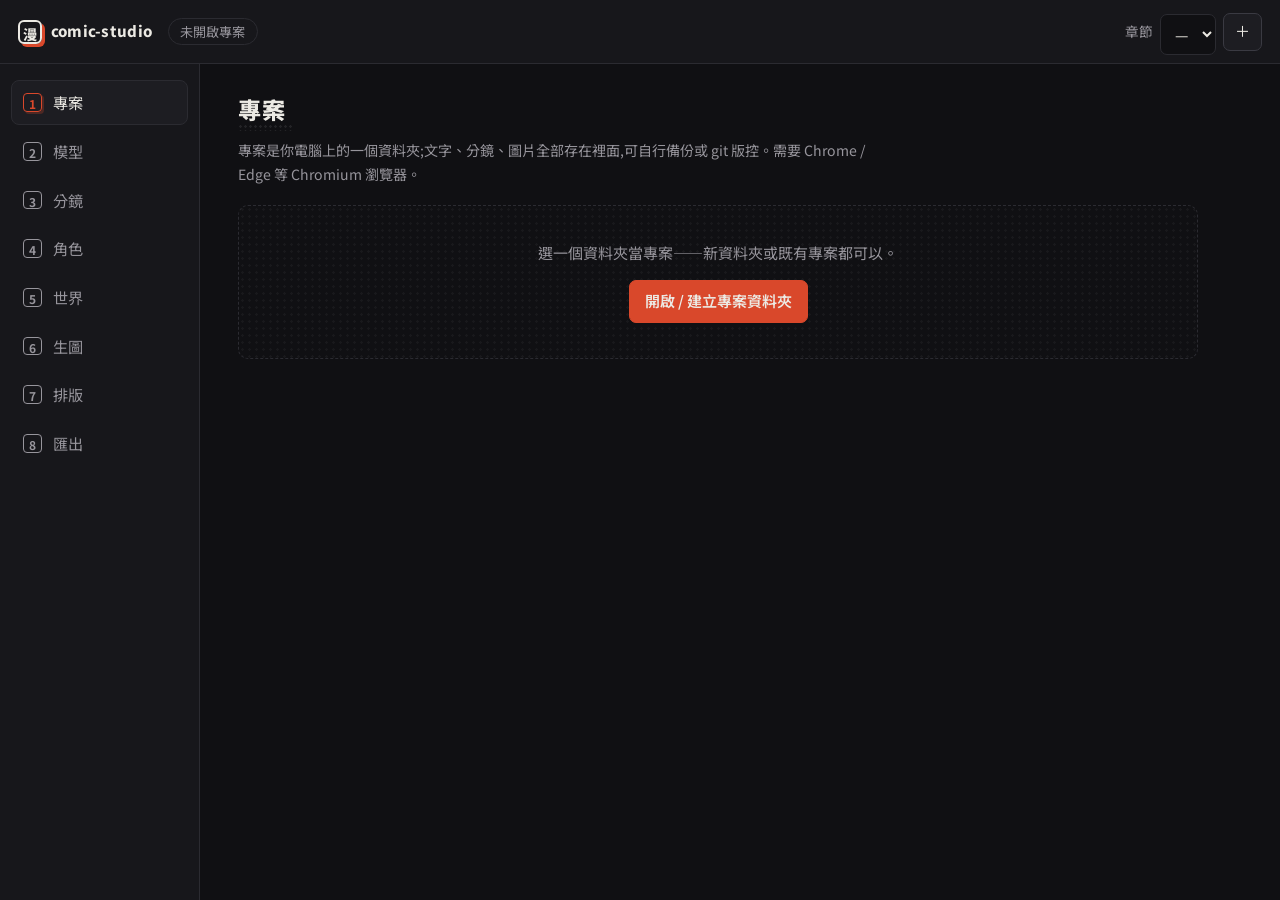
==== commit 2c41780d: "feat: 工作台補「世界」頁——場景與道具看得到、改得到、生得出來 #23 只做了資料層,studio 沒有畫面:人可以在「角色」頁 review 立繪,場景卻看不到。 新增第 5 步「世界」,跟角" ====
--- a/studio.html
+++ b/studio.html
@@ -34,9 +34,10 @@
   <button data-tab="settings" class="step"><span class="no">2</span><span class="t">模型</span></button>
   <button data-tab="storyboard" class="step"><span class="no">3</span><span class="t">分鏡</span></button>
   <button data-tab="characters" class="step"><span class="no">4</span><span class="t">角色</span></button>
-  <button data-tab="generate" class="step"><span class="no">5</span><span class="t">生圖</span></button>
-  <button data-tab="layout" class="step"><span class="no">6</span><span class="t">排版</span></button>
-  <button data-tab="bake" class="step"><span class="no">7</span><span class="t">匯出</span></button>
+  <button data-tab="world" class="step"><span class="no">5</span><span class="t">世界</span></button>
+  <button data-tab="generate" class="step"><span class="no">6</span><span class="t">生圖</span></button>
+  <button data-tab="layout" class="step"><span class="no">7</span><span class="t">排版</span></button>
+  <button data-tab="bake" class="step"><span class="no">8</span><span class="t">匯出</span></button>
 </nav>
 
 <main>
@@ -87,7 +88,17 @@
   </div>
 </section>
 
-<!-- 5 生圖 -->
+<!-- 5 世界 -->
+<section id="tab-world" class="tab">
+  <header class="tab-head"><h2>世界</h2><p>場景與道具的設定卡+參考圖:公會大廳、街市、貨幣、這個世界的字跡⋯建一次跨話重用。分鏡在每格的「場景/道具」欄填 id,生圖時會當場景鎖附上去——沒有鎖,同一個大廳每格都會重抽一個樣子。</p></header>
+  <div id="world-list" class="cards"></div>
+  <div class="actions">
+    <button id="add-world" class="primary">新增場景／道具</button>
+    <span id="world-status" class="status"></span>
+  </div>
+</section>
+
+<!-- 6 生圖 -->
 <section id="tab-generate" class="tab">
   <header class="tab-head"><h2>生圖</h2><p>逐格生成或整章批量;點候選圖可放大,按「選定」的才會進排版與匯出。</p></header>
   <div id="gen-toolbar" class="toolbar" hidden>
